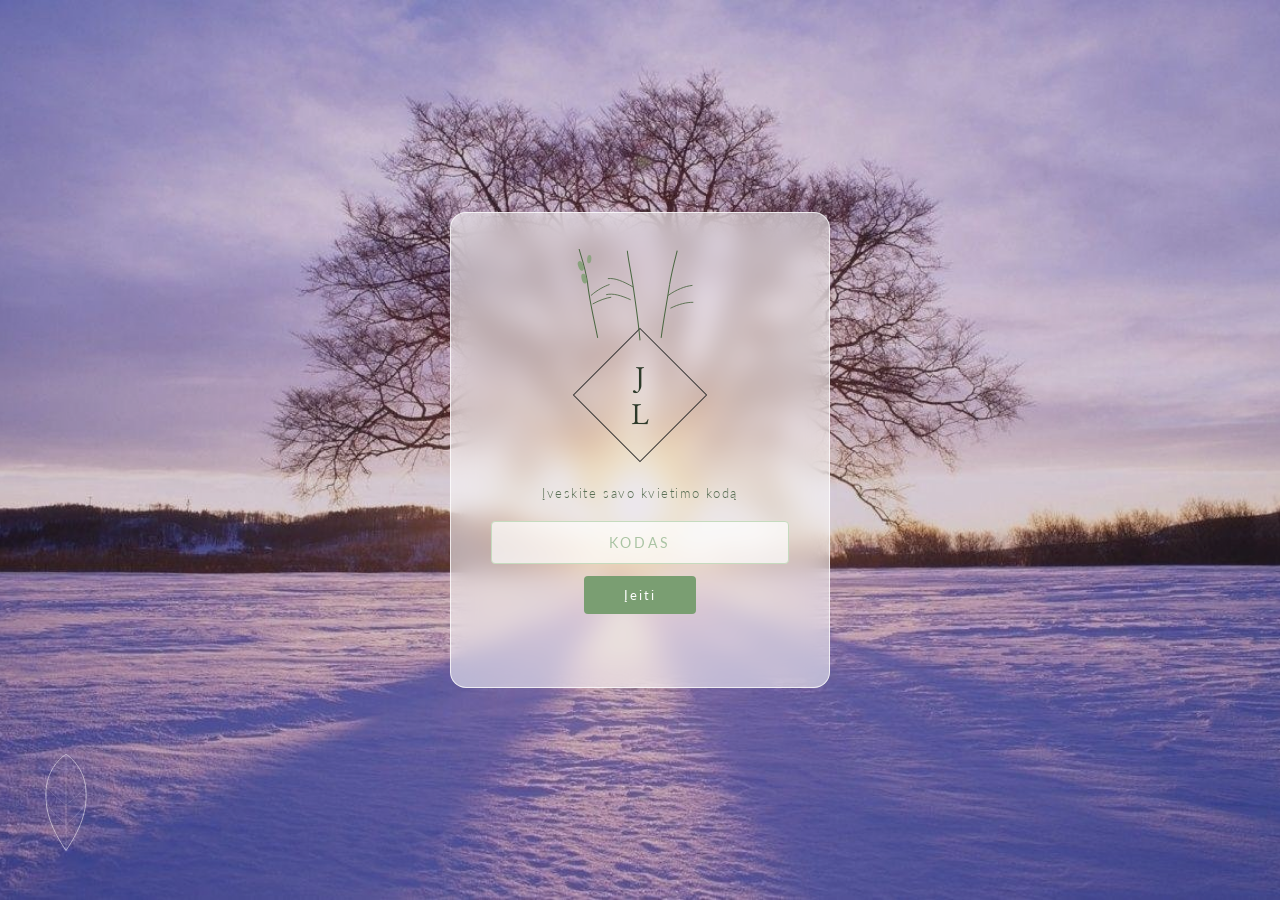
==== gate.html @ ef20c976 "Add files via upload" ====
<!DOCTYPE html>
<html lang="lt">
<head>
  <meta charset="UTF-8" />
  <meta name="viewport" content="width=device-width, initial-scale=1.0" />
  <title>Vestuvių kvietimas</title>
  <link rel="preconnect" href="https://fonts.googleapis.com" />
  <link rel="preconnect" href="https://fonts.gstatic.com" crossorigin />
  <link href="https://fonts.googleapis.com/css2?family=Pacifico&family=EB+Garamond:ital,wght@0,400;1,400&family=Lato:wght@300;400&display=swap" rel="stylesheet" />
  <style>
    *, *::before, *::after { box-sizing: border-box; margin: 0; padding: 0; }
    html, body { height: 100%; }
    body {
      font-family: 'Lato', sans-serif;
      font-weight: 300;
      overflow: hidden;
    }

    /* ── Full-screen arch background ── */
    .gate-bg {
      position: fixed;
      inset: 0;
      z-index: 0;
    }
    .gate-bg img {
      width: 100%;
      height: 100%;
      object-fit: cover;
      object-position: center 20%;
      filter: brightness(0.88) saturate(0.85);
    }

    /* ── Leaf decorations (bottom-left) ── */
    .wc-leaf {
      position: fixed;
      bottom: 40px;
      left: 40px;
      width: 52px;
      opacity: 0.55;
      z-index: 1;
      pointer-events: none;
    }

    /* ── Frosted glass card ── */
    .gate-card {
      position: fixed;
      inset: 0;
      z-index: 2;
      display: flex;
      align-items: center;
      justify-content: center;
    }
    .gate-inner {
      background: rgba(255, 255, 255, 0.55);
      backdrop-filter: blur(12px);
      -webkit-backdrop-filter: blur(12px);
      border: 1px solid rgba(255, 255, 255, 0.75);
      border-radius: 16px;
      padding: 36px 40px 40px;
      max-width: 380px;
      width: 90vw;
      display: flex;
      flex-direction: column;
      align-items: center;
      gap: 20px;
      animation: fadeIn 0.8s ease forwards;
    }

    @keyframes fadeIn {
      from { opacity: 0; transform: translateY(16px); }
      to   { opacity: 1; transform: translateY(0); }
    }

    /* ── Botanical + diamond monogram ── */
    .monogram-wrap {
      display: flex;
      flex-direction: column;
      align-items: center;
    }
    .botanical-art { width: 220px; margin-bottom: -20px; position: relative; z-index: 1; }
    .botanical-art svg { width: 100%; height: auto; }

    .diamond-frame {
      position: relative;
      width: 140px;
      height: 140px;
      display: flex;
      align-items: center;
      justify-content: center;
    }
    .diamond-svg { position: absolute; inset: 0; width: 100%; height: 100%; }
    .diamond-letters {
      position: relative; z-index: 1;
      display: flex; flex-direction: column; align-items: center; line-height: 1.2;
    }
    .d-letter {
      font-family: 'EB Garamond', Georgia, serif;
      font-size: 1.9rem;
      font-weight: 400;
      color: #2d3a2a;
      line-height: 1.2;
    }

    /* ── Hint text ── */
    .gate-hint {
      font-size: 0.8rem;
      letter-spacing: 0.12em;
      color: #5a7055;
    }

    /* ── Input + button ── */
    .gate-form {
      display: flex;
      flex-direction: column;
      align-items: center;
      gap: 12px;
      width: 100%;
    }
    #codeInput {
      width: 100%;
      background: rgba(255,255,255,0.7);
      border: 1px solid #c5dbbe;
      border-radius: 4px;
      padding: 12px 16px;
      font-family: 'Lato', sans-serif;
      font-size: 0.9rem;
      letter-spacing: 0.25em;
      text-transform: uppercase;
      text-align: center;
      color: #2d3a2a;
      outline: none;
      transition: border-color 0.3s;
    }
    #codeInput::placeholder { color: #aac4a4; letter-spacing: 0.2em; }
    #codeInput:focus { border-color: #7a9e72; }

    #codeBtn {
      background: #7a9e72;
      color: white;
      border: none;
      border-radius: 4px;
      padding: 11px 40px;
      font-family: 'Lato', sans-serif;
      font-size: 0.8rem;
      font-weight: 400;
      letter-spacing: 0.15em;
      cursor: pointer;
      transition: background 0.3s;
    }
    #codeBtn:hover { background: #5e7d57; }
    #codeBtn:disabled { opacity: 0.6; cursor: not-allowed; }

    .gate-error {
      font-size: 0.75rem;
      color: #b85c5c;
      text-align: center;
      min-height: 1.1em;
      letter-spacing: 0.05em;
    }
  </style>
</head>
<body>

  <!-- Full-screen arch background -->
  <div class="gate-bg">
    <img
      src="gate-bg.jpg"
      alt=""
    />
  </div>

  <!-- Bottom-left leaf decoration -->
  <div class="wc-leaf">
    <svg viewBox="0 0 80 160" fill="none" xmlns="http://www.w3.org/2000/svg">
      <path d="M40 150 C20 120 5 90 10 50 C15 20 35 5 40 2 C45 5 65 20 70 50 C75 90 60 120 40 150Z" stroke="white" stroke-width="1.5" fill="none"/>
      <path d="M40 150 L40 2" stroke="white" stroke-width="1" opacity="0.6"/>
      <path d="M40 110 C30 100 15 90 10 75" stroke="white" stroke-width="0.8" opacity="0.5"/>
      <path d="M40 80 C25 68 12 58 8 45" stroke="white" stroke-width="0.8" opacity="0.5"/>
      <path d="M40 110 C50 100 65 90 70 75" stroke="white" stroke-width="0.8" opacity="0.5"/>
      <path d="M40 80 C55 68 68 58 72 45" stroke="white" stroke-width="0.8" opacity="0.5"/>
    </svg>
  </div>

  <!-- Frosted glass login card -->
  <div class="gate-card">
    <div class="gate-inner">
      <div class="monogram-wrap">
        <div class="botanical-art">
          <svg viewBox="0 0 260 110" fill="none" xmlns="http://www.w3.org/2000/svg">
            <path d="M80 105 C75 80 70 60 68 40" stroke="#4a6741" stroke-width="1.2" fill="none"/>
            <path d="M68 40 C65 20 60 8 58 0" stroke="#4a6741" stroke-width="1.2" fill="none"/>
            <ellipse cx="64" cy="35" rx="3" ry="6" fill="#7a9e6e" opacity="0.8" transform="rotate(-15 64 35)"/>
            <ellipse cx="60" cy="20" rx="3" ry="6" fill="#7a9e6e" opacity="0.8" transform="rotate(-20 60 20)"/>
            <ellipse cx="70" cy="12" rx="2.5" ry="5" fill="#7a9e6e" opacity="0.7" transform="rotate(5 70 12)"/>
            <path d="M72 55 C80 48 88 44 94 42" stroke="#4a6741" stroke-width="1" fill="none"/>
            <path d="M74 65 C83 60 90 58 96 57" stroke="#4a6741" stroke-width="1" fill="none"/>
            <path d="M130 108 C128 85 125 65 122 45 C119 25 116 12 115 2" stroke="#4a6741" stroke-width="1.2" fill="none"/>
            <path d="M122 45 C110 38 100 34 92 35" stroke="#4a6741" stroke-width="1" fill="none"/>
            <path d="M119 60 C108 55 98 52 90 54" stroke="#4a6741" stroke-width="1" fill="none"/>
            <path d="M155 105 C158 82 162 62 165 42" stroke="#4a6741" stroke-width="1.2" fill="none"/>
            <path d="M165 42 C168 24 172 10 174 2" stroke="#4a6741" stroke-width="1.2" fill="none"/>
            <path d="M163 55 C173 48 183 44 192 43" stroke="#4a6741" stroke-width="1" fill="none"/>
            <path d="M166 70 C176 65 185 63 193 63" stroke="#4a6741" stroke-width="1" fill="none"/>
          </svg>
        </div>
        <div class="diamond-frame">
          <svg class="diamond-svg" viewBox="0 0 160 160" fill="none">
            <polygon points="80,4 156,80 80,156 4,80" stroke="#333" stroke-width="1.2" fill="none"/>
          </svg>
          <div class="diamond-letters">
            <span class="d-letter">J</span>
            <span class="d-letter">L</span>
          </div>
        </div>
      </div>

      <p class="gate-hint">Įveskite savo kvietimo kodą</p>
      <div class="gate-form">
        <input id="codeInput" type="text" placeholder="KODAS" maxlength="12" autocomplete="off" spellcheck="false" />
        <button id="codeBtn" onclick="validateCode()">Įeiti</button>
      </div>
      <p id="codeError" class="gate-error"></p>
    </div>
  </div>

  <script>
    const APPS_SCRIPT_URL = 'https://script.google.com/macros/s/AKfycbzh3XFfU1PqIDs5NHLcXV5DduXd03CojDnj_2Inl6hLgn44J5Kgd2odD8qF_bB9B_VkIg/exec';

    document.getElementById('codeInput').addEventListener('keydown', e => {
      if (e.key === 'Enter') validateCode();
    });

    async function validateCode() {
      const input   = document.getElementById('codeInput');
      const errorEl = document.getElementById('codeError');
      const btn     = document.getElementById('codeBtn');
      const code    = input.value.trim().toUpperCase();

      if (!code) { errorEl.textContent = 'Įveskite kodą'; return; }

      btn.disabled        = true;
      btn.textContent     = '...';
      errorEl.textContent = '';

      try {
        const url      = `${APPS_SCRIPT_URL}?action=validateCode&code=${encodeURIComponent(code)}`;
        const response = await fetch(url);
        const data     = await response.json();

        if (data.valid) {
          // Pass the validated code to invitation page via sessionStorage
          sessionStorage.setItem('weddingCode', code);
          window.location.href = 'index.html';
        } else {
          errorEl.textContent = 'Neteisingas kodas. Bandykite dar kartą.';
        }
      } catch (err) {
        console.error(err);
        errorEl.textContent = 'Ryšio klaida. Bandykite vėliau.';
      } finally {
        btn.disabled    = false;
        btn.textContent = 'Įeiti';
      }
    }
  </script>
</body>
</html>
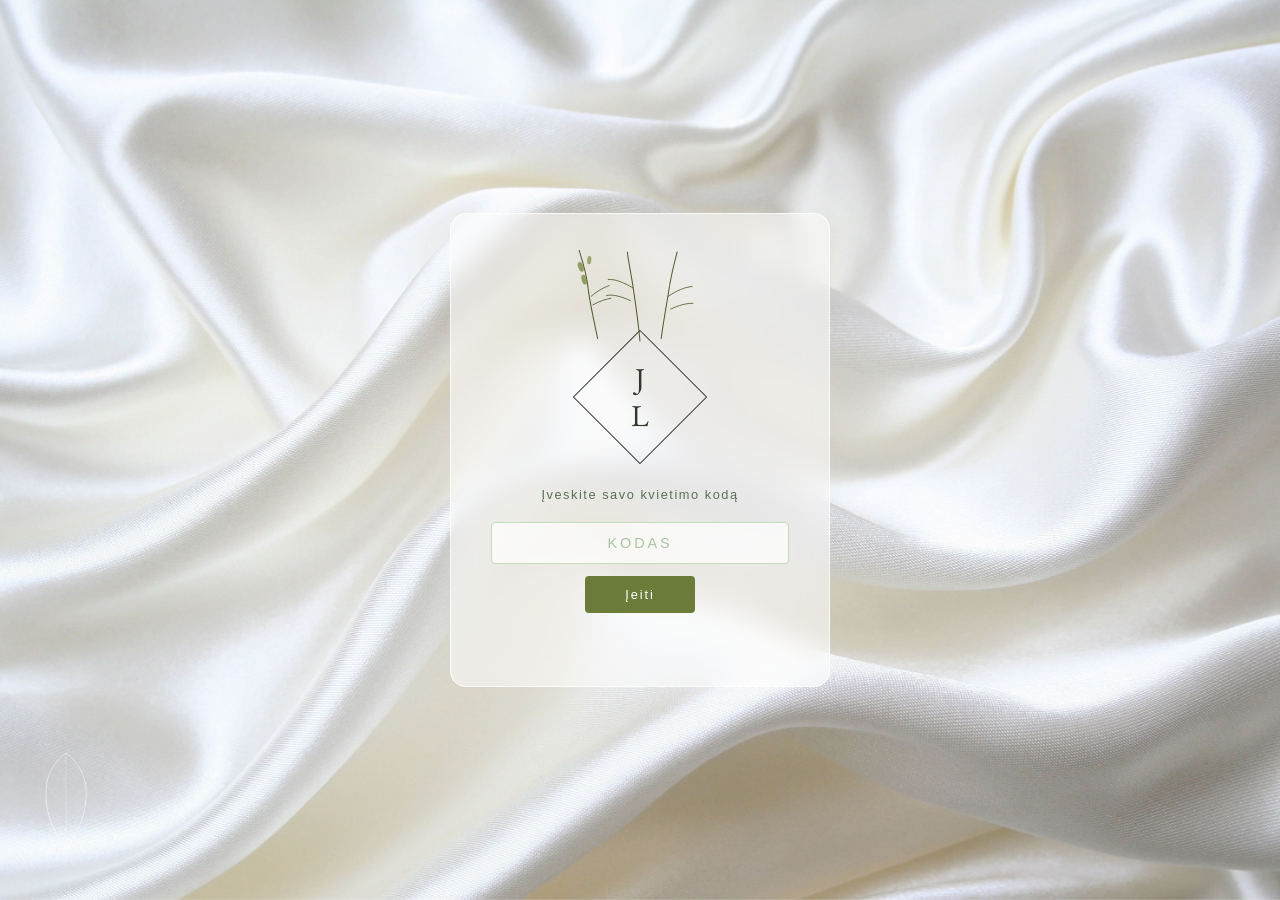
==== commit 3c26a823: "Add files via upload" ====
--- a/gate.html
+++ b/gate.html
@@ -6,12 +6,12 @@
   <title>Vestuvių kvietimas</title>
   <link rel="preconnect" href="https://fonts.googleapis.com" />
   <link rel="preconnect" href="https://fonts.gstatic.com" crossorigin />
-  <link href="https://fonts.googleapis.com/css2?family=Pacifico&family=EB+Garamond:ital,wght@0,400;1,400&family=Lato:wght@300;400&display=swap" rel="stylesheet" />
+  <link href="https://fonts.googleapis.com/css2?family=Dancing+Script:wght@500;600;700&family=EB+Garamond:ital,wght@0,400;1,400&family=Source+Sans+3:ital,wght@0,300;0,400;0,500;1,300&display=swap" rel="stylesheet" />
   <style>
     *, *::before, *::after { box-sizing: border-box; margin: 0; padding: 0; }
     html, body { height: 100%; }
     body {
-      font-family: 'Lato', sans-serif;
+      font-family: 'Source Sans 3', sans-serif;
       font-weight: 300;
       overflow: hidden;
     }
@@ -27,7 +27,7 @@
       height: 100%;
       object-fit: cover;
       object-position: center 20%;
-      filter: brightness(0.88) saturate(0.85);
+      filter: none;
     }
 
     /* ── Leaf decorations (bottom-left) ── */
@@ -122,7 +122,7 @@
       border: 1px solid #c5dbbe;
       border-radius: 4px;
       padding: 12px 16px;
-      font-family: 'Lato', sans-serif;
+      font-family: 'Source Sans 3', sans-serif;
       font-size: 0.9rem;
       letter-spacing: 0.25em;
       text-transform: uppercase;
@@ -135,12 +135,12 @@
     #codeInput:focus { border-color: #7a9e72; }
 
     #codeBtn {
-      background: #7a9e72;
+      background: #6b7c3a;
       color: white;
       border: none;
       border-radius: 4px;
       padding: 11px 40px;
-      font-family: 'Lato', sans-serif;
+      font-family: 'Source Sans 3', sans-serif;
       font-size: 0.8rem;
       font-weight: 400;
       letter-spacing: 0.15em;
@@ -187,20 +187,20 @@
       <div class="monogram-wrap">
         <div class="botanical-art">
           <svg viewBox="0 0 260 110" fill="none" xmlns="http://www.w3.org/2000/svg">
-            <path d="M80 105 C75 80 70 60 68 40" stroke="#4a6741" stroke-width="1.2" fill="none"/>
-            <path d="M68 40 C65 20 60 8 58 0" stroke="#4a6741" stroke-width="1.2" fill="none"/>
-            <ellipse cx="64" cy="35" rx="3" ry="6" fill="#7a9e6e" opacity="0.8" transform="rotate(-15 64 35)"/>
-            <ellipse cx="60" cy="20" rx="3" ry="6" fill="#7a9e6e" opacity="0.8" transform="rotate(-20 60 20)"/>
-            <ellipse cx="70" cy="12" rx="2.5" ry="5" fill="#7a9e6e" opacity="0.7" transform="rotate(5 70 12)"/>
-            <path d="M72 55 C80 48 88 44 94 42" stroke="#4a6741" stroke-width="1" fill="none"/>
-            <path d="M74 65 C83 60 90 58 96 57" stroke="#4a6741" stroke-width="1" fill="none"/>
-            <path d="M130 108 C128 85 125 65 122 45 C119 25 116 12 115 2" stroke="#4a6741" stroke-width="1.2" fill="none"/>
-            <path d="M122 45 C110 38 100 34 92 35" stroke="#4a6741" stroke-width="1" fill="none"/>
-            <path d="M119 60 C108 55 98 52 90 54" stroke="#4a6741" stroke-width="1" fill="none"/>
-            <path d="M155 105 C158 82 162 62 165 42" stroke="#4a6741" stroke-width="1.2" fill="none"/>
-            <path d="M165 42 C168 24 172 10 174 2" stroke="#4a6741" stroke-width="1.2" fill="none"/>
-            <path d="M163 55 C173 48 183 44 192 43" stroke="#4a6741" stroke-width="1" fill="none"/>
-            <path d="M166 70 C176 65 185 63 193 63" stroke="#4a6741" stroke-width="1" fill="none"/>
+            <path d="M80 105 C75 80 70 60 68 40" stroke="#4f5c2a" stroke-width="1.2" fill="none"/>
+            <path d="M68 40 C65 20 60 8 58 0" stroke="#4f5c2a" stroke-width="1.2" fill="none"/>
+            <ellipse cx="64" cy="35" rx="3" ry="6" fill="#7a8c42" opacity="0.8" transform="rotate(-15 64 35)"/>
+            <ellipse cx="60" cy="20" rx="3" ry="6" fill="#7a8c42" opacity="0.8" transform="rotate(-20 60 20)"/>
+            <ellipse cx="70" cy="12" rx="2.5" ry="5" fill="#7a8c42" opacity="0.7" transform="rotate(5 70 12)"/>
+            <path d="M72 55 C80 48 88 44 94 42" stroke="#4f5c2a" stroke-width="1" fill="none"/>
+            <path d="M74 65 C83 60 90 58 96 57" stroke="#4f5c2a" stroke-width="1" fill="none"/>
+            <path d="M130 108 C128 85 125 65 122 45 C119 25 116 12 115 2" stroke="#4f5c2a" stroke-width="1.2" fill="none"/>
+            <path d="M122 45 C110 38 100 34 92 35" stroke="#4f5c2a" stroke-width="1" fill="none"/>
+            <path d="M119 60 C108 55 98 52 90 54" stroke="#4f5c2a" stroke-width="1" fill="none"/>
+            <path d="M155 105 C158 82 162 62 165 42" stroke="#4f5c2a" stroke-width="1.2" fill="none"/>
+            <path d="M165 42 C168 24 172 10 174 2" stroke="#4f5c2a" stroke-width="1.2" fill="none"/>
+            <path d="M163 55 C173 48 183 44 192 43" stroke="#4f5c2a" stroke-width="1" fill="none"/>
+            <path d="M166 70 C176 65 185 63 193 63" stroke="#4f5c2a" stroke-width="1" fill="none"/>
           </svg>
         </div>
         <div class="diamond-frame">
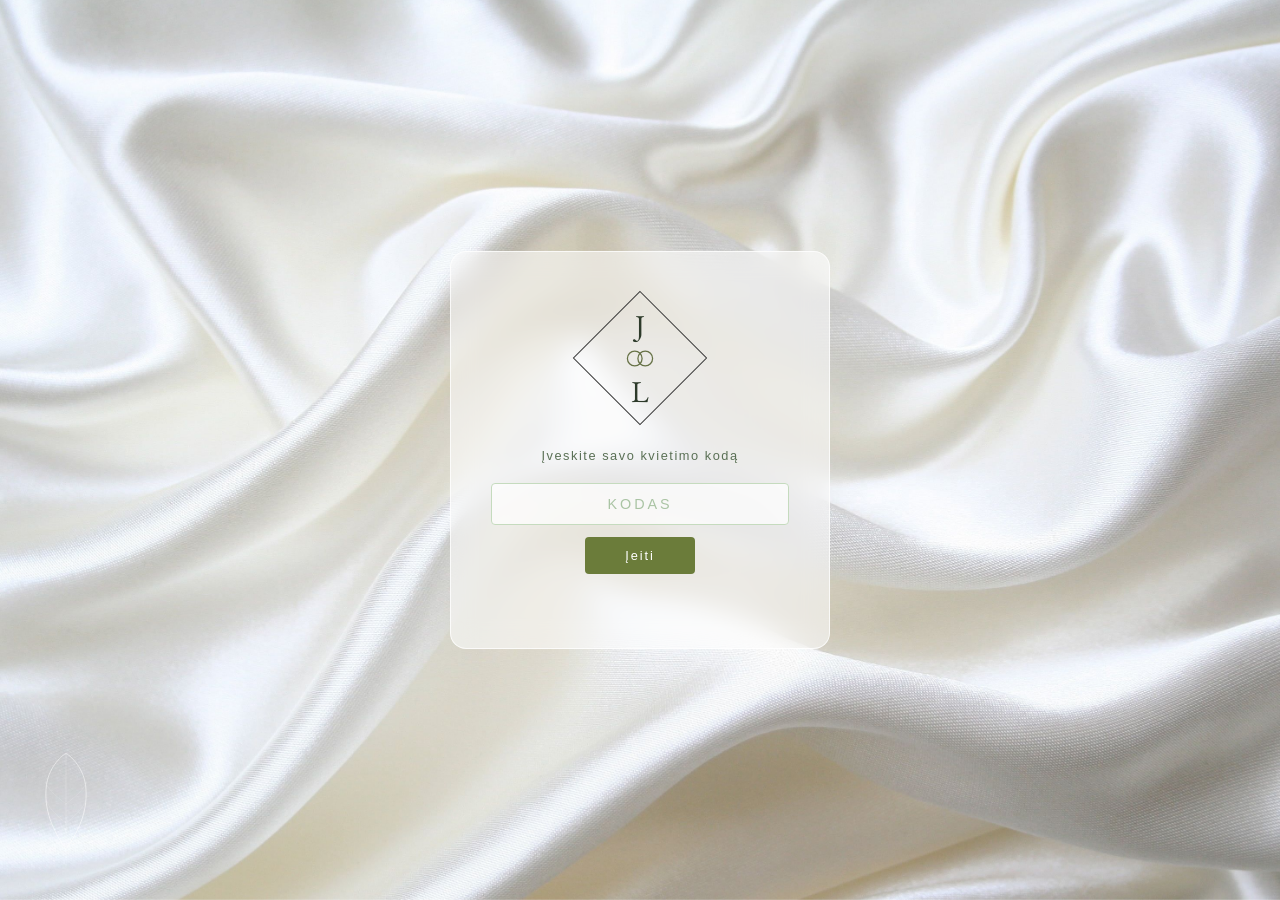
==== commit ce386480: "Add files via upload" ====
--- a/gate.html
+++ b/gate.html
@@ -100,6 +100,12 @@
       color: #2d3a2a;
       line-height: 1.2;
     }
+    .d-rings {
+      width: 42px;
+      margin: 4px 0;
+      opacity: 0.85;
+    }
+    .d-rings svg { width: 100%; height: auto; display: block; }
 
     /* ── Hint text ── */
     .gate-hint {
@@ -185,30 +191,18 @@
   <div class="gate-card">
     <div class="gate-inner">
       <div class="monogram-wrap">
-        <div class="botanical-art">
-          <svg viewBox="0 0 260 110" fill="none" xmlns="http://www.w3.org/2000/svg">
-            <path d="M80 105 C75 80 70 60 68 40" stroke="#4f5c2a" stroke-width="1.2" fill="none"/>
-            <path d="M68 40 C65 20 60 8 58 0" stroke="#4f5c2a" stroke-width="1.2" fill="none"/>
-            <ellipse cx="64" cy="35" rx="3" ry="6" fill="#7a8c42" opacity="0.8" transform="rotate(-15 64 35)"/>
-            <ellipse cx="60" cy="20" rx="3" ry="6" fill="#7a8c42" opacity="0.8" transform="rotate(-20 60 20)"/>
-            <ellipse cx="70" cy="12" rx="2.5" ry="5" fill="#7a8c42" opacity="0.7" transform="rotate(5 70 12)"/>
-            <path d="M72 55 C80 48 88 44 94 42" stroke="#4f5c2a" stroke-width="1" fill="none"/>
-            <path d="M74 65 C83 60 90 58 96 57" stroke="#4f5c2a" stroke-width="1" fill="none"/>
-            <path d="M130 108 C128 85 125 65 122 45 C119 25 116 12 115 2" stroke="#4f5c2a" stroke-width="1.2" fill="none"/>
-            <path d="M122 45 C110 38 100 34 92 35" stroke="#4f5c2a" stroke-width="1" fill="none"/>
-            <path d="M119 60 C108 55 98 52 90 54" stroke="#4f5c2a" stroke-width="1" fill="none"/>
-            <path d="M155 105 C158 82 162 62 165 42" stroke="#4f5c2a" stroke-width="1.2" fill="none"/>
-            <path d="M165 42 C168 24 172 10 174 2" stroke="#4f5c2a" stroke-width="1.2" fill="none"/>
-            <path d="M163 55 C173 48 183 44 192 43" stroke="#4f5c2a" stroke-width="1" fill="none"/>
-            <path d="M166 70 C176 65 185 63 193 63" stroke="#4f5c2a" stroke-width="1" fill="none"/>
-          </svg>
-        </div>
         <div class="diamond-frame">
           <svg class="diamond-svg" viewBox="0 0 160 160" fill="none">
             <polygon points="80,4 156,80 80,156 4,80" stroke="#333" stroke-width="1.2" fill="none"/>
           </svg>
           <div class="diamond-letters">
             <span class="d-letter">J</span>
+            <div class="d-rings" aria-hidden="true">
+              <svg viewBox="0 0 40 20" fill="none" xmlns="http://www.w3.org/2000/svg">
+                <circle cx="15" cy="10" r="7" stroke="#4f5c2a" stroke-width="1.2" fill="none"/>
+                <circle cx="25" cy="10" r="7" stroke="#4f5c2a" stroke-width="1.2" fill="none"/>
+              </svg>
+            </div>
             <span class="d-letter">L</span>
           </div>
         </div>
@@ -224,7 +218,7 @@
   </div>
 
   <script>
-    const APPS_SCRIPT_URL = 'https://script.google.com/macros/s/AKfycbzh3XFfU1PqIDs5NHLcXV5DduXd03CojDnj_2Inl6hLgn44J5Kgd2odD8qF_bB9B_VkIg/exec';
+    const APPS_SCRIPT_URL = 'https://script.google.com/macros/s/AKfycbw0cc1LzM8itr71FLAHufMZPCo3_4P4v0nG1t_FR7WwlX2KE9VVgQgtRWJWq5BVgj8EPA/exec';
 
     document.getElementById('codeInput').addEventListener('keydown', e => {
       if (e.key === 'Enter') validateCode();
@@ -248,8 +242,10 @@
         const data     = await response.json();
 
         if (data.valid) {
-          // Pass the validated code to invitation page via sessionStorage
+          // Pass the validated code + guest name to invitation page via sessionStorage
           sessionStorage.setItem('weddingCode', code);
+          if (data.name) sessionStorage.setItem('weddingName', data.name);
+          else sessionStorage.removeItem('weddingName');
           window.location.href = 'index.html';
         } else {
           errorEl.textContent = 'Neteisingas kodas. Bandykite dar kartą.';
